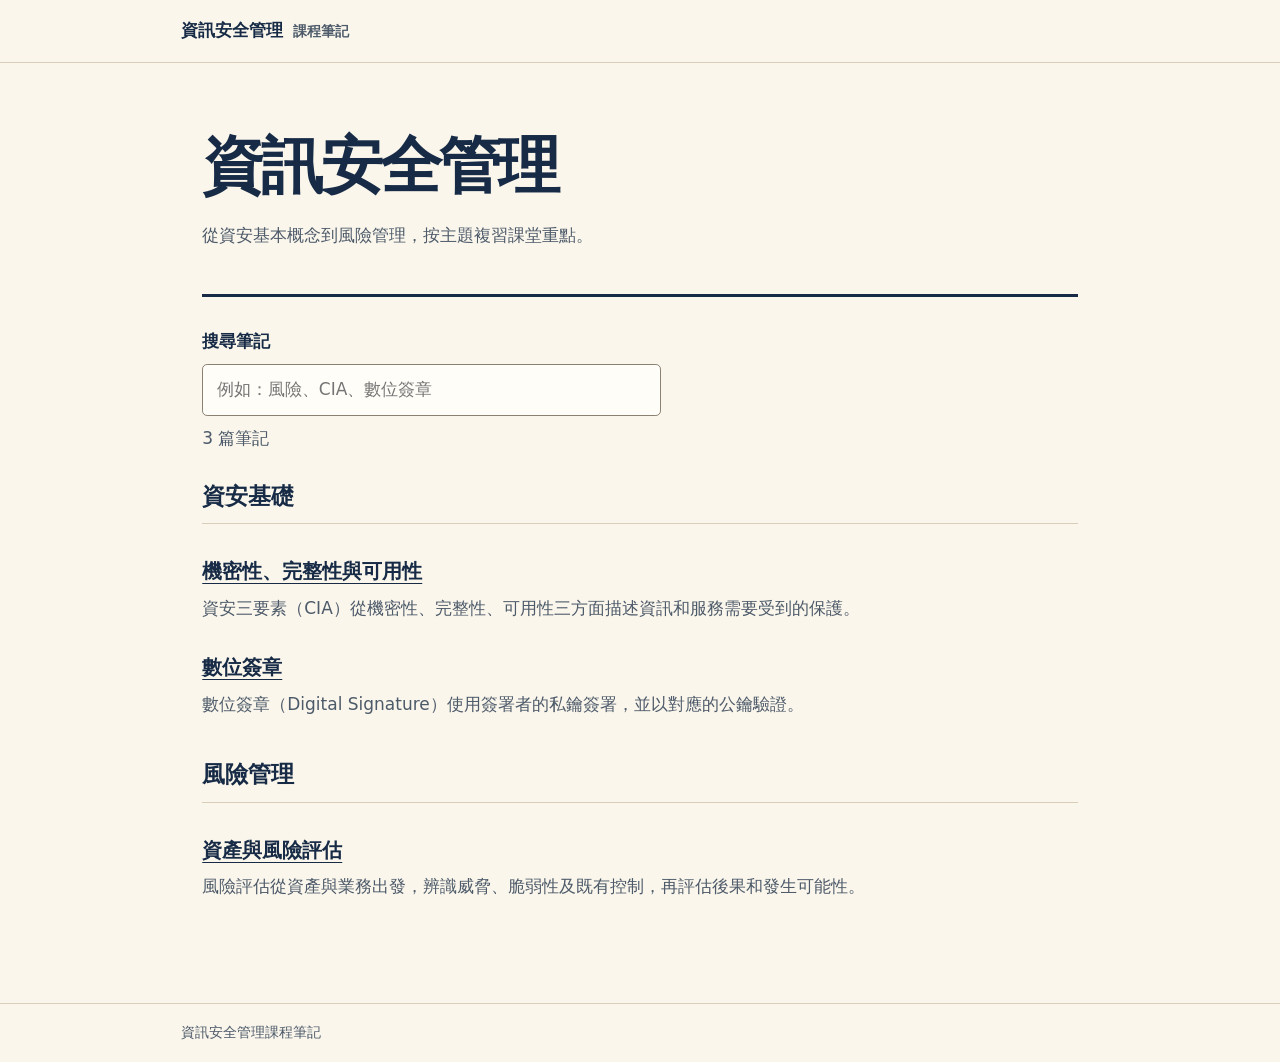
==== index.html @ 999a937a "Add information security course notes website" ====
<!doctype html>
<html lang="zh-Hant">
<head>
<meta charset="utf-8">
<meta name="viewport" content="width=device-width, initial-scale=1">
<title>首頁 · 資訊安全管理課程筆記</title>
<link rel="stylesheet" href="style.css">
<script src="app.js" defer></script>
</head>
<body>
<a class="skip" href="#main">跳至主要內容</a>
<header class="masthead"><a href="index.html">資訊安全管理<span>課程筆記</span></a></header>
<main id="main">
<div class="intro">
<h1>資訊安全管理</h1>
<p>從資安基本概念到風險管理，按主題複習課堂重點。</p>
</div>
<div class="catalog">
<label for="search">搜尋筆記</label>
<input id="search" type="search" placeholder="例如：風險、CIA、數位簽章">
<p id="results" aria-live="polite">3 篇筆記</p>
<section class="group"><h2>資安基礎</h2><ul><li data-note data-search="資安基礎 機密性、完整性與可用性 資安三要素（CIA）從機密性、完整性、可用性三方面描述資訊和服務需要受到的保護。 - 機密性（Confidentiality）關注誰可以接觸資料。
- 完整性（Integrity）關注資料是否正確，以及是否遭到未授權修改。
- 可用性（Availability）關注授權使用者能否在需要時取得資料或使用服務。 教學示例：以課程選課系統來看，限制誰能讀取名單是機密性，避免選課紀錄被擅改是完整性，選課時段能順利登入則是可用性。 課程教材《ISM1 資訊安全範疇》，PDF 第 5 頁，SRC-0004。"><a href="notes/cia-triad.html">機密性、完整性與可用性</a><p>資安三要素（CIA）從機密性、完整性、可用性三方面描述資訊和服務需要受到的保護。</p></li><li data-note data-search="資安基礎 數位簽章 數位簽章（Digital Signature）使用簽署者的私鑰簽署，並以對應的公鑰驗證。 驗證者需要取得可信的簽署者公鑰，才能用驗證結果判斷簽章與訊息是否相符。若訊息還需要保密，須另外考慮加密。 教材以比特幣交易為例，說明如何透過簽章驗證交易授權。可用這個案例複習私鑰簽署與公鑰驗證各自的用途。 - 課程教材《ISM1 資訊安全範疇》，PDF 第 33–34 頁，SRC-0004。
- 課程教材《ISM 5-1 Blockchain &amp; Bitcoin》，PDF 第 10–11、18–19 頁，SRC-0001。"><a href="notes/digital-signature.html">數位簽章</a><p>數位簽章（Digital Signature）使用簽署者的私鑰簽署，並以對應的公鑰驗證。</p></li></ul></section>
<section class="group"><h2>風險管理</h2><ul><li data-note data-search="風險管理 資產與風險評估 風險評估從資產與業務出發，辨識威脅、脆弱性及既有控制，再評估後果和發生可能性。 - 資產盤點記錄需要保護的資訊或系統，以及負責管理的人。
- 威脅是可能造成損害的情況。脆弱性是可能讓損害發生或擴大的弱點。
- 評估後果與發生可能性後，再依組織採用的準則選擇風險處理方式。 教學示例：以課程作業平台為資產，列出帳號遭冒用的風險，檢視現有登入控制，再評估作業資料可能受到的影響。教材中的計分與接受門檻是示例，實際使用時須依組織情境設定。 課程教材《ISM3-3 資通安全維護計畫撰寫作業》，PDF 第 15–29 頁，SRC-0011。"><a href="notes/risk-assessment.html">資產與風險評估</a><p>風險評估從資產與業務出發，辨識威脅、脆弱性及既有控制，再評估後果和發生可能性。</p></li></ul></section>
</div>
</main>
<footer>資訊安全管理課程筆記</footer>
</body>
</html>
---- style.css ----
:root {
  color-scheme: light;
  --paper: #faf6ec;
  --ink: #172b46;
  --muted: #4d5a69;
  --line: #d9cdb8;
  --accent: #855329;
  font: 17px/1.75 "Microsoft JhengHei", "PingFang TC", system-ui, sans-serif;
}
* { box-sizing: border-box; }
body { margin: 0; background: var(--paper); color: var(--ink); }
a { color: inherit; text-underline-offset: .25em; }
a:hover { color: var(--accent); }
:focus-visible { outline: 2px solid var(--accent); outline-offset: 4px; }
.masthead, footer { padding: .95rem max(1.25rem, calc((100% - 54rem) / 2)); }
.masthead { border-bottom: 1px solid var(--line); }
.masthead a { text-decoration: none; font-weight: 750; }
.masthead span { margin-left: .75em; color: var(--muted); font-size: .8rem; }
main { max-width: 54rem; min-height: 75vh; margin: auto; padding: 2.6rem 1.25rem 4rem; }
.intro { border-bottom: 3px solid var(--ink); padding: 1rem 0 1.55rem; }
h1 { margin: .3rem 0 .65rem; font-size: clamp(2rem, 6vw, 3.65rem); line-height: 1.2; letter-spacing: -.045em; }
.intro p, .group p, #results, footer { color: var(--muted); }
.catalog { padding-top: 1.8rem; }
label { display: block; font-weight: 700; }
input { width: min(100%, 27rem); padding: .6rem .8rem; margin-top: .4rem; border: 1px solid #8a8173; background: #fffdf8; border-radius: .3rem; color: var(--ink); font: inherit; }
#results { margin: .45rem 0 1.3rem; }
.group h2, article h2 { font-size: 1.35rem; border-bottom: 1px solid var(--line); padding-bottom: .45rem; }
.group ul { list-style: none; padding: 0; }
.group li { padding: .7rem 0 .95rem; }
.group a { font-size: 1.17rem; font-weight: 750; }
.group p { margin: .2rem 0 0; }
article { max-width: 42rem; }
article section { margin-top: 2rem; }
.category { margin: 1.7rem 0 .35rem; color: var(--accent); font-weight: 750; }
.back { font-size: .94rem; }
footer { border-top: 1px solid var(--line); font-size: .85rem; }
.skip { position: absolute; left: -10000px; }
.skip:focus { left: 1rem; top: 1rem; background: var(--paper); padding: .5rem; }
@media (max-width: 520px) { main { padding-top: 1.8rem; } .group li { padding-bottom: .7rem; } }
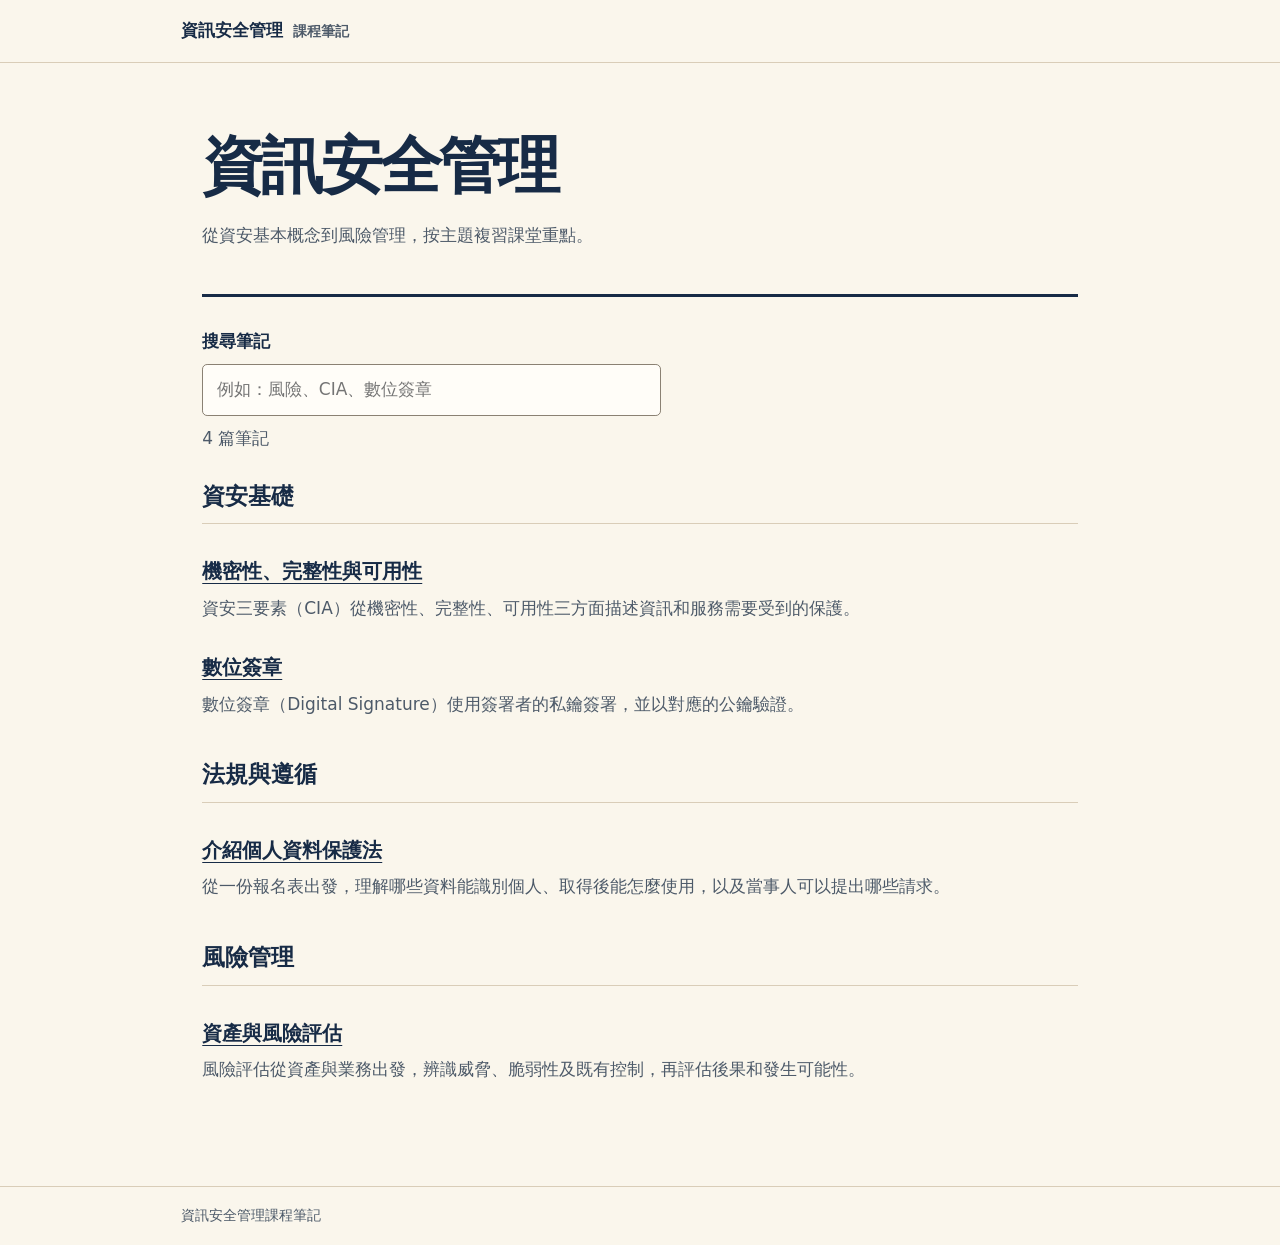
==== commit 7938cf4f: "Expand course notes with a personal data protection lesson" ====
--- a/index.html
+++ b/index.html
@@ -18,14 +18,45 @@
 <div class="catalog">
 <label for="search">搜尋筆記</label>
 <input id="search" type="search" placeholder="例如：風險、CIA、數位簽章">
-<p id="results" aria-live="polite">3 篇筆記</p>
+<p id="results" aria-live="polite">4 篇筆記</p>
 <section class="group"><h2>資安基礎</h2><ul><li data-note data-search="資安基礎 機密性、完整性與可用性 資安三要素（CIA）從機密性、完整性、可用性三方面描述資訊和服務需要受到的保護。 - 機密性（Confidentiality）關注誰可以接觸資料。
 - 完整性（Integrity）關注資料是否正確，以及是否遭到未授權修改。
-- 可用性（Availability）關注授權使用者能否在需要時取得資料或使用服務。 教學示例：以課程選課系統來看，限制誰能讀取名單是機密性，避免選課紀錄被擅改是完整性，選課時段能順利登入則是可用性。 課程教材《ISM1 資訊安全範疇》，PDF 第 5 頁，SRC-0004。"><a href="notes/cia-triad.html">機密性、完整性與可用性</a><p>資安三要素（CIA）從機密性、完整性、可用性三方面描述資訊和服務需要受到的保護。</p></li><li data-note data-search="資安基礎 數位簽章 數位簽章（Digital Signature）使用簽署者的私鑰簽署，並以對應的公鑰驗證。 驗證者需要取得可信的簽署者公鑰，才能用驗證結果判斷簽章與訊息是否相符。若訊息還需要保密，須另外考慮加密。 教材以比特幣交易為例，說明如何透過簽章驗證交易授權。可用這個案例複習私鑰簽署與公鑰驗證各自的用途。 - 課程教材《ISM1 資訊安全範疇》，PDF 第 33–34 頁，SRC-0004。
+- 可用性（Availability）關注授權使用者能否在需要時取得資料或使用服務。
+
+三個構面可以套用在同一項業務。分析時先找出需要保護的資料和服務，再分別問：哪些人能讀取？如何知道紀錄正確？使用者在什麼時段需要服務？ 教學示例：以課程選課系統來看，限制誰能讀取名單是機密性，避免選課紀錄被擅改是完整性，選課時段能順利登入則是可用性。
+
+複習題：選課系統可正常登入，但學生的選課紀錄被擅自修改。優先受影響的是完整性，因為問題出在資料正確性。若課程名單也被未授權者讀取，還要考量機密性。 課程教材《ISM1 資訊安全範疇》，PDF 第 5 頁，SRC-0004。"><a href="notes/cia-triad.html">機密性、完整性與可用性</a><p>資安三要素（CIA）從機密性、完整性、可用性三方面描述資訊和服務需要受到的保護。</p></li><li data-note data-search="資安基礎 數位簽章 數位簽章（Digital Signature）使用簽署者的私鑰簽署，並以對應的公鑰驗證。 驗證者需要取得可信的簽署者公鑰，才能用驗證結果判斷簽章與訊息是否相符。若訊息還需要保密，須另外考慮加密。
+
+簽署與驗證可拆成兩個步驟。簽署者使用私鑰對訊息產生簽章。驗證者以取得的公鑰核對簽章與收到的訊息。驗證結果取決於公鑰與身分的對應是否可信。 教材以比特幣交易為例，說明如何透過簽章驗證交易授權。可用這個案例複習私鑰簽署與公鑰驗證各自的用途。
+
+複習題：若簽署後有人修改訊息，驗證者仍用原簽章檢查修改後的版本，核對應無法通過。若還需要讓旁人無法讀取訊息，則要另外考量加密。 - 課程教材《ISM1 資訊安全範疇》，PDF 第 33–34 頁，SRC-0004。
 - 課程教材《ISM 5-1 Blockchain &amp; Bitcoin》，PDF 第 10–11、18–19 頁，SRC-0001。"><a href="notes/digital-signature.html">數位簽章</a><p>數位簽章（Digital Signature）使用簽署者的私鑰簽署，並以對應的公鑰驗證。</p></li></ul></section>
+<section class="group"><h2>法規與遵循</h2><ul><li data-note data-search="法規與遵循 介紹個人資料保護法 從一份報名表出發，理解哪些資料能識別個人、取得後能怎麼使用，以及當事人可以提出哪些請求。 閱讀範圍：本篇依課程使用的民國 104 年 12 月 30 日修正版本整理。以下條號與說明均對應該歷史教材，現行適用條件須另查官方法規。
+
+立法目的與個人資料（第 1、2 條）。教材將保障人格權與促進合理利用並列。姓名、聯絡方式與醫療資料是常見類型，判斷時也要看資料能否直接或間接識別自然人。即使欄位沒有姓名，仍須考量它與其他資料組合後是否能指向特定的人。
+
+蒐集、處理與利用（第 2、5 條）。取得資料是蒐集。為建立或使用個資檔案而記錄、儲存、修正或刪除資料，屬於處理。將已蒐集的資料作處理以外的使用，屬於利用。教材要求資料活動與蒐集目的有合理關聯，並落在特定目的的必要範圍內。
+
+當事人權利（第 3、10、11 條）。當事人可依規定請求查詢或閱覽、取得複製本、補充或更正、停止蒐集處理利用，以及刪除。第 10、11 條另說明行使條件與例外。接到請求時，先辨明對方希望查看資料、修改內容，或停止某項資料活動。
+
+告知事項（第 8、9 條）。向當事人蒐集時，教材列出蒐集者名稱、蒐集目的、資料類別、利用期間與範圍、當事人權利與行使方式等事項。若資料來自當事人以外的來源，第 9 條另談來源告知。兩條都包含例外情形。
+
+保存與後續處置（第 11、18、27 條）。教材把資料正確性、目的消失或期限屆滿後的處置，以及安全維護放在資料管理的不同環節。第 18、27 條在這份歷史教材中分別討論公務機關與非公務機關的安全維護，保護面向包括竊取、竄改、毀損、滅失與洩漏。 教學示例：系上舉辦資安講座，以表單收集姓名與電子郵件，供報名確認和活動通知。以下用教材概念拆解流程。
+
+- 報名時。取得姓名與信箱屬於蒐集。先說明收集資料的目的、用途與聯絡窗口，再檢視各欄位對活動是否必要。
+- 整理名單時。匯入、修正及保存報名紀錄屬於處理。可限制名單由承辦人存取，並確認更正後的信箱是否同步反映在通知名單。
+- 寄通知時。使用名單寄出場地資訊是資料利用。若日後想用同一份名單宣傳其他活動，應重新檢視目的與適用條件。
+- 活動結束後。若有人要求更正或刪除，先確認請求的內容，再依適用條件處理。也可趁此檢查哪些資料仍有保存目的。
+
+複習題：活動後要用報名名單寄送其他活動廣告，你會先檢查什麼？可先比較原先的蒐集目的與新用途，再回查教材第 5 條及相關規定。 - 課程教材《ISM2-1個人資料保護法_螢光重點》，SRC-0006，民國 104 年 12 月 30 日修正版本。
+- PDF 第 1 頁，第 1–3、5 條。PDF 第 2–3 頁，第 8–11 條。PDF 第 4、6 頁，第 18、27 條。"><a href="notes/personal-data-protection.html">介紹個人資料保護法</a><p>從一份報名表出發，理解哪些資料能識別個人、取得後能怎麼使用，以及當事人可以提出哪些請求。</p></li></ul></section>
 <section class="group"><h2>風險管理</h2><ul><li data-note data-search="風險管理 資產與風險評估 風險評估從資產與業務出發，辨識威脅、脆弱性及既有控制，再評估後果和發生可能性。 - 資產盤點記錄需要保護的資訊或系統，以及負責管理的人。
 - 威脅是可能造成損害的情況。脆弱性是可能讓損害發生或擴大的弱點。
-- 評估後果與發生可能性後，再依組織採用的準則選擇風險處理方式。 教學示例：以課程作業平台為資產，列出帳號遭冒用的風險，檢視現有登入控制，再評估作業資料可能受到的影響。教材中的計分與接受門檻是示例，實際使用時須依組織情境設定。 課程教材《ISM3-3 資通安全維護計畫撰寫作業》，PDF 第 15–29 頁，SRC-0011。"><a href="notes/risk-assessment.html">資產與風險評估</a><p>風險評估從資產與業務出發，辨識威脅、脆弱性及既有控制，再評估後果和發生可能性。</p></li></ul></section>
+- 評估後果與發生可能性後，再依組織採用的準則選擇風險處理方式。
+
+區分「可能發生什麼事」與「哪個弱點使它容易發生」。辨識這兩項後，再盤點目前的控制措施，評估在現有防護下仍可能發生的影響。 教學示例：以課程作業平台為資產，列出帳號遭冒用的風險，檢視現有登入控制，再評估作業資料可能受到的影響。教材中的計分與接受門檻是示例，實際使用時須依組織情境設定。
+
+教學示例：若平台共用管理帳號，可先記錄帳號遭冒用的威脅與共用帳號的弱點，再檢視可能影響的資料及操作。評估後，可把改用個別帳號和定期檢視權限列為改善選項。 課程教材《ISM3-3 資通安全維護計畫撰寫作業》，PDF 第 15–29 頁，SRC-0011。"><a href="notes/risk-assessment.html">資產與風險評估</a><p>風險評估從資產與業務出發，辨識威脅、脆弱性及既有控制，再評估後果和發生可能性。</p></li></ul></section>
 </div>
 </main>
 <footer>資訊安全管理課程筆記</footer>
